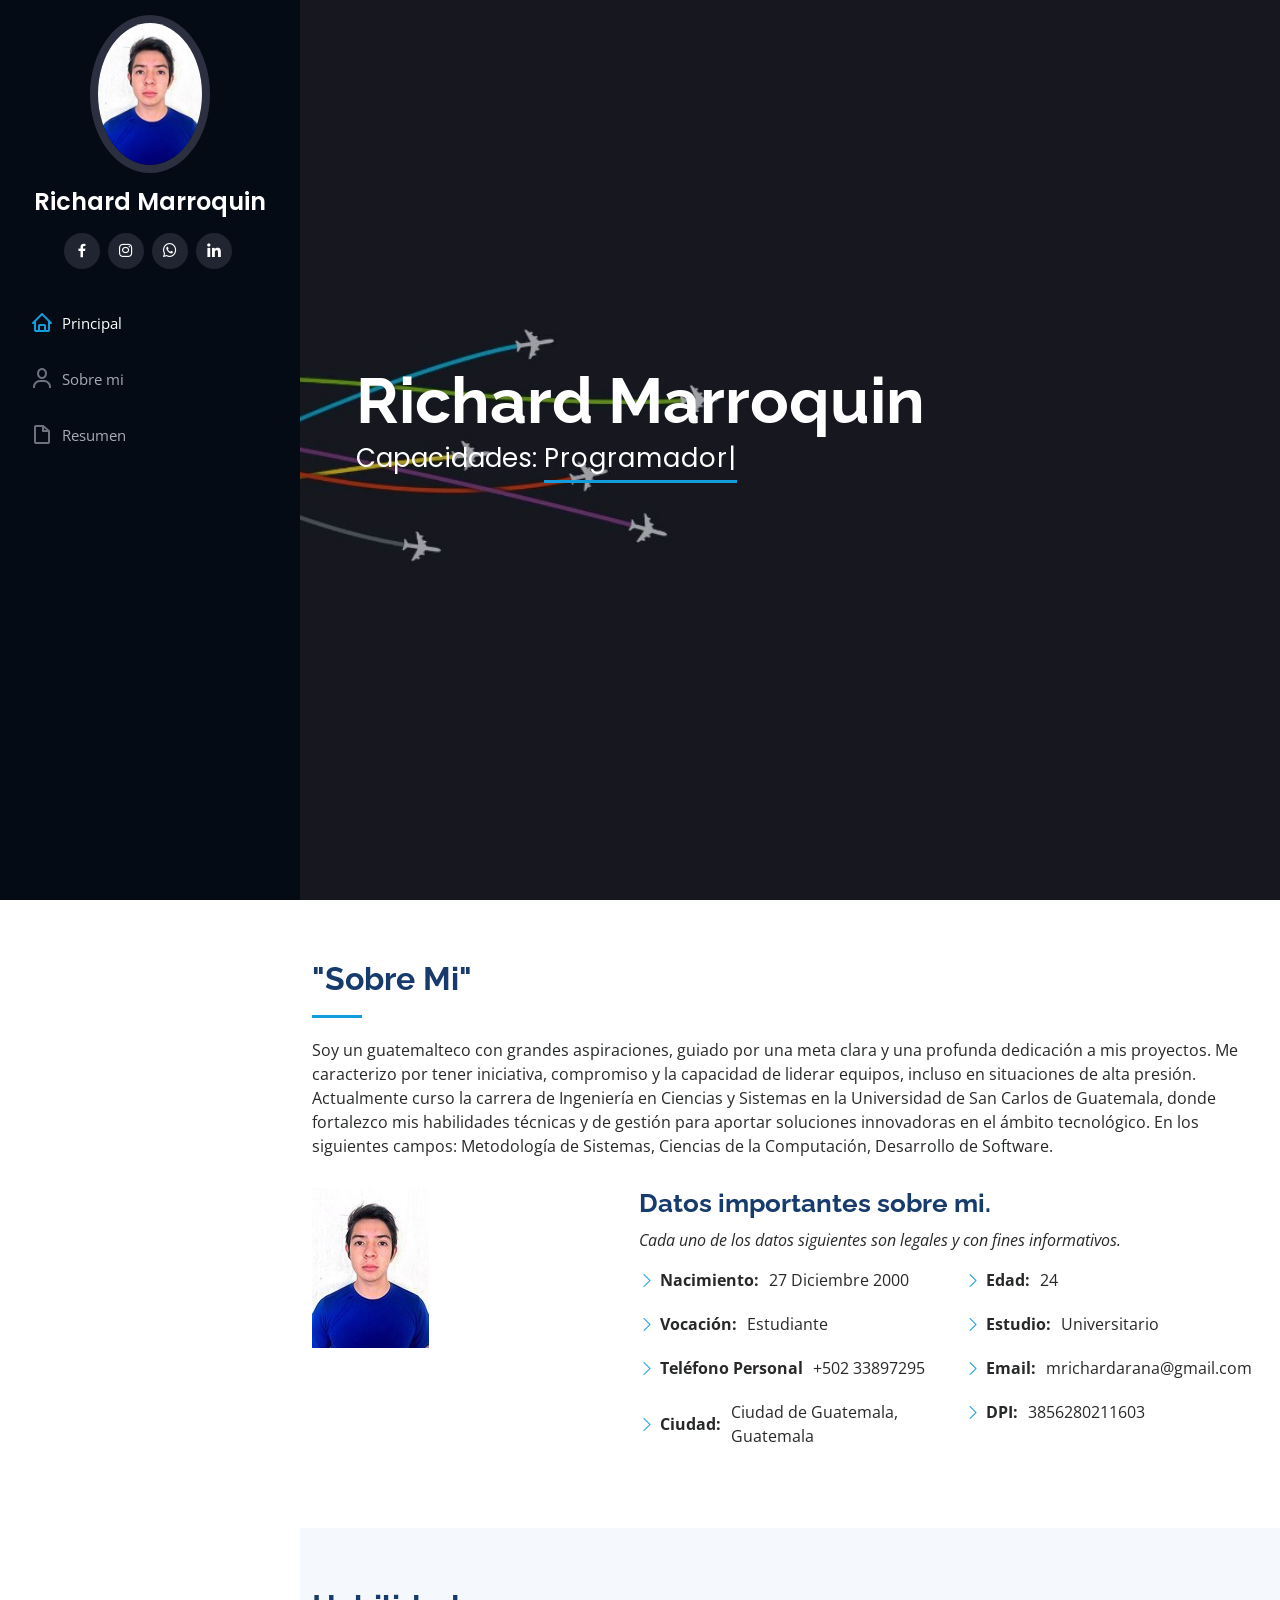
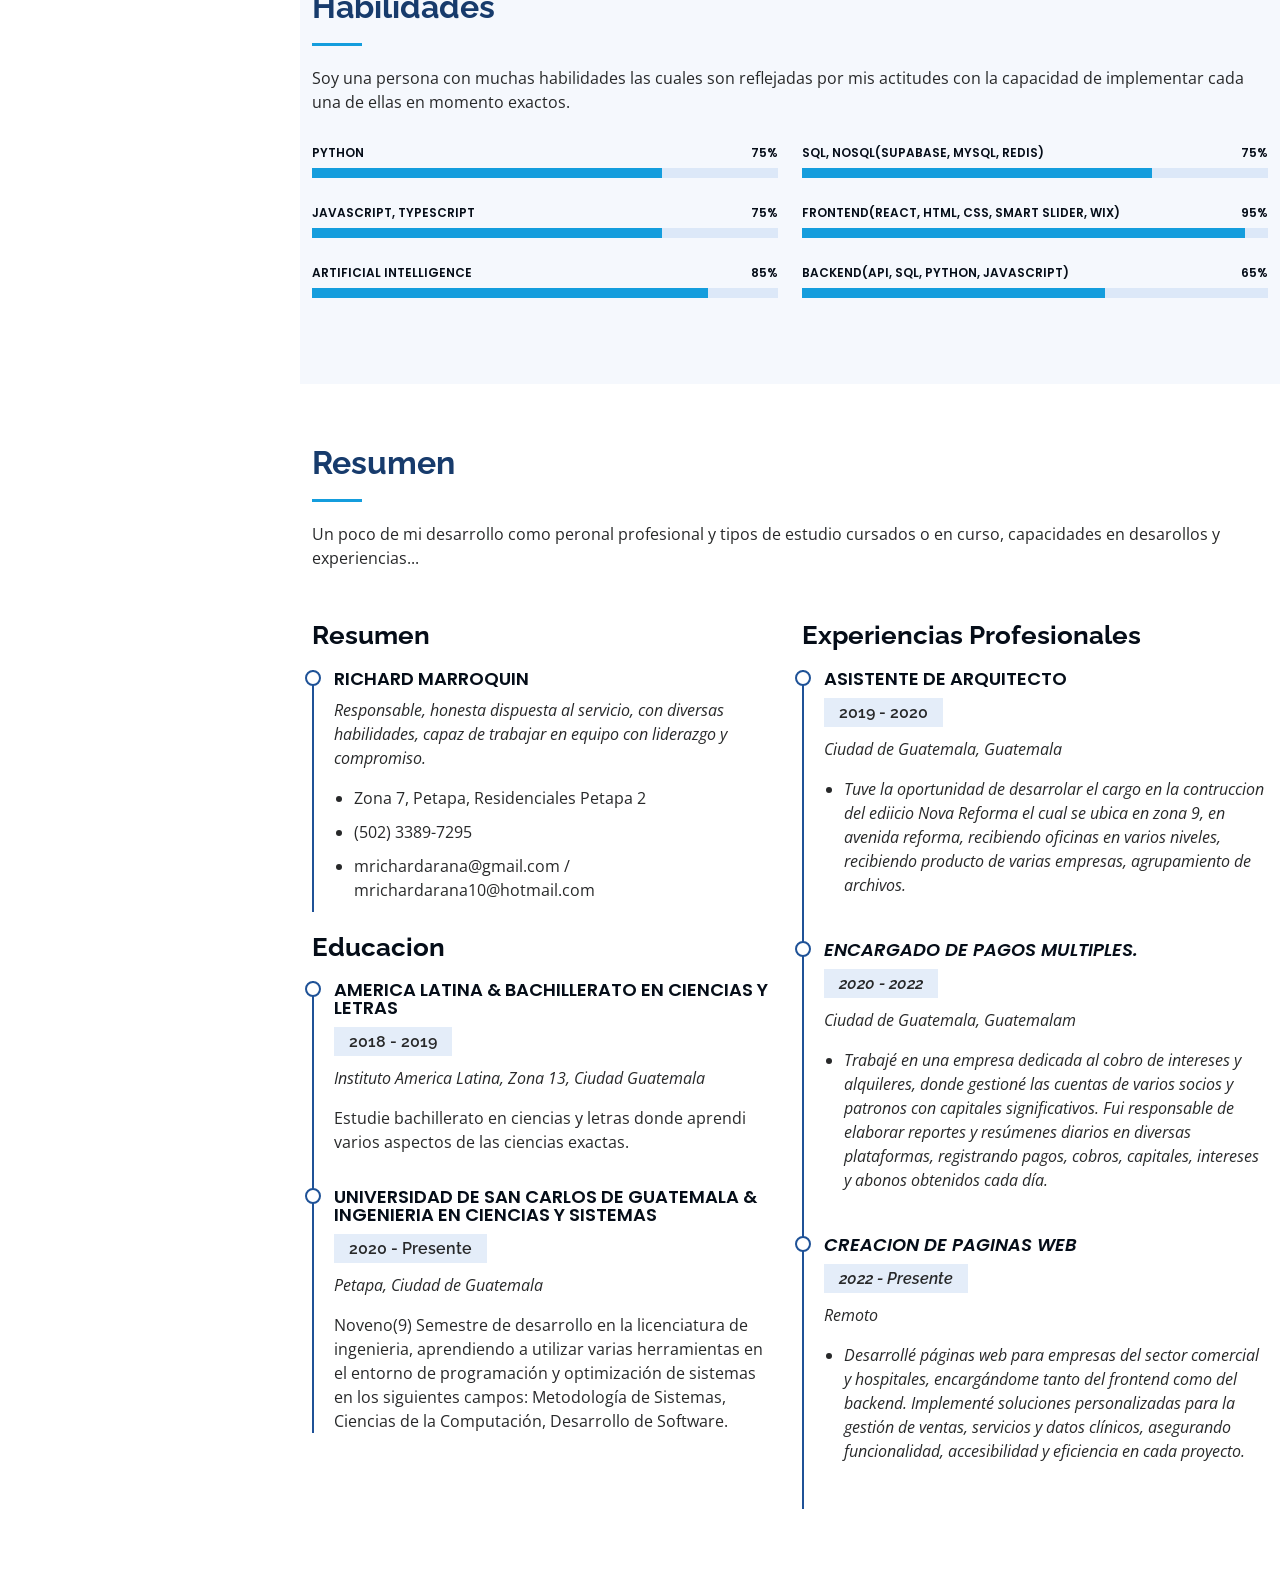
==== CV_RM/MRICHARDA-principal/CVRICHARD.html @ 5fabe316 "[ADD] CV_ING_RICHARD" ====
<!DOCTYPE html>
<html lang="en">

<head>
  <meta charset="utf-8">
  <meta content="width=device-width, initial-scale=1.0" name="viewport">

  <title>Curriculo Richard Marroquin Arana</title>
  <meta content="" name="description">
  <meta content="" name="keywords">

  <!-- Favicons -->
  <link href="assets/img/favicon.png" rel="icon">
  <link href="assets/img/apple-touch-icon.png" rel="apple-touch-icon">

  <!-- Google Fonts -->
  <link href="https://fonts.googleapis.com/css?family=Open+Sans:300,300i,400,400i,600,600i,700,700i|Raleway:300,300i,400,400i,500,500i,600,600i,700,700i|Poppins:300,300i,400,400i,500,500i,600,600i,700,700i" rel="stylesheet">

  <!-- Vendor CSS Files -->
  <link href="assets/vendor/aos/aos.css" rel="stylesheet">
  <link href="assets/vendor/bootstrap/css/bootstrap.min.css" rel="stylesheet">
  <link href="assets/vendor/bootstrap-icons/bootstrap-icons.css" rel="stylesheet">
  <link href="assets/vendor/boxicons/css/boxicons.min.css" rel="stylesheet">
  <link href="assets/vendor/glightbox/css/glightbox.min.css" rel="stylesheet">
  <link href="assets/vendor/swiper/swiper-bundle.min.css" rel="stylesheet">

  <!-- Template Main CSS File -->
  <link href="assets/css/style.css" rel="stylesheet">

 
</head>

<body>

  <!-- ======= Mobile nav toggle button ======= -->
  <i class="bi bi-list mobile-nav-toggle d-xl-none"></i>

  <!-- ======= Header ======= -->
  <header id="header">
    <div class="d-flex flex-column">

      <div class="profile">
        <img src="assets/img/profile-img.jpg" alt="" class="img-fluid rounded-circle">
        <h1 class="text-light"><a href="index.html">Richard Marroquin</a></h1>
        <div class="social-links mt-3 text-center">
          <a href="https://www.facebook.com/richardalexandro.marroquinarana" class="facebook"><i class="bx bxl-facebook"></i></a>
          <a href="https://instagram.com/r.m.a.19?r=nametag" class="instagram"><i class="bx bxl-instagram"></i></a>
          <a href="https://wa.me/50233897295" class="whatsapp"><i class="bx bxl-whatsapp"></i></a>
          <a href="https://www.linkedin.com/feed/" class="linkedin"><i class="bx bxl-linkedin"></i></a>
        </div>
      </div>

      <nav id="navbar" class="nav-menu navbar">
        <ul>
          <li><a href="#hero" class="nav-link scrollto active"><i class="bx bx-home"></i> <span>Principal</span></a></li>
          <li><a href="#about" class="nav-link scrollto"><i class="bx bx-user"></i> <span>Sobre mi</span></a></li>
          <li><a href="#resume" class="nav-link scrollto"><i class="bx bx-file-blank"></i> <span>Resumen</span></a></li>
        </ul>
      </nav><!-- .nav-menu -->
    </div>
  </header><!-- End Header -->

  <!-- ======= Heroe Seccion  ======= -->
  <section id="hero" class="d-flex flex-column justify-content-center align-items-center">
    <div class="hero-container" data-aos="fade-in">
      <h1>Richard Marroquin</h1>
      <p>Capacidades:  <span class="typed" data-typed-items=" Programador, Proactivo, Liderazgo, Autoaprendizaje "></span></p>
    </div>
  </section>

  <main id="main">

    <!-- ======= Sobre Mi Seccion ======= -->
    <section id="about" class="about">
      <div class="container">

        <div class="section-title">
          <h2>"Sobre Mi"</h2>
          <p>Soy un guatemalteco con grandes aspiraciones, guiado por una meta clara y una profunda dedicación a mis proyectos. Me caracterizo por tener iniciativa, compromiso y la capacidad de liderar equipos, incluso en situaciones de alta presión. Actualmente curso la carrera de Ingeniería en Ciencias y Sistemas en la Universidad de San Carlos de Guatemala, donde fortalezco mis habilidades técnicas y de gestión para aportar soluciones innovadoras en el ámbito tecnológico. En los siguientes campos: Metodología de Sistemas, Ciencias de la Computación, Desarrollo de Software.</p>
        </div>

        <div class="row">
          <div class="col-lg-4" data-aos="fade-right">
            <img src="assets/img/profile-img.jpg" class="img-fluid" alt="">
          </div>
          <div class="col-lg-8 pt-4 pt-lg-0 content" data-aos="fade-left">
            <h3>Datos importantes sobre mi.</h3>
            <p class="fst-italic">
              Cada uno de los datos siguientes son legales y con fines informativos.
            </p>
            <div class="row">
              <div class="col-lg-6">
                <ul>
                  <li><i class="bi bi-chevron-right"></i> <strong>Nacimiento:</strong> <span>27 Diciembre 2000</span></li>
                  <li><i class="bi bi-chevron-right"></i> <strong>Vocación:</strong> <span>Estudiante</span></li>
                  <li><i class="bi bi-chevron-right"></i> <strong>Teléfono Personal</strong> <span>+502 33897295</span></li>
                  <li><i class="bi bi-chevron-right"></i> <strong>Ciudad:</strong> <span>Ciudad de Guatemala, Guatemala</span></li>
                </ul>
              </div>
              <div class="col-lg-6">
                <ul>
                  <li><i class="bi bi-chevron-right"></i> <strong>Edad:</strong> <span>24</span></li>
                  <li><i class="bi bi-chevron-right"></i> <strong>Estudio:</strong> <span>Universitario</span></li>
                  <li><i class="bi bi-chevron-right"></i> <strong>Email:</strong> <span>mrichardarana@gmail.com</span></li>
                  <li><i class="bi bi-chevron-right"></i> <strong>DPI:</strong> <span>3856280211603</span></li>
                </ul>
              </div>
            </div>
            <p>
              
            </p>
          </div>
        </div>

      </div>
    </section>

    <!-- ======= Habilidades Seccion ======= -->
    <section id="skills" class="skills section-bg">
      <div class="container">

        <div class="section-title">
          <h2>Habilidades</h2>
          <p>Soy una persona con muchas habilidades las cuales son reflejadas por mis actitudes con la capacidad de implementar cada una de ellas en momento exactos.</p>
        </div>

        <div class="row skills-content">

          <div class="col-lg-6" data-aos="fade-up">

            <div class="progress">
              <span class="skill">Python <i class="val">75%</i></span>
              <div class="progress-bar-wrap">
                <div class="progress-bar" role="progressbar" aria-valuenow="75" aria-valuemin="0" aria-valuemax="100"></div>
              </div>
            </div>

            <div class="progress">
              <span class="skill">javascript, typescript<i class="val">75%</i></span>
              <div class="progress-bar-wrap">
                <div class="progress-bar" role="progressbar" aria-valuenow="75" aria-valuemin="0" aria-valuemax="100"></div>
              </div>
            </div>

            <div class="progress">
              <span class="skill">Artificial intelligence <i class="val">85%</i></span>
              <div class="progress-bar-wrap">
                <div class="progress-bar" role="progressbar" aria-valuenow="85" aria-valuemin="0" aria-valuemax="100"></div>
              </div>
            </div>

          </div>

          <div class="col-lg-6" data-aos="fade-up" data-aos-delay="100">

            <div class="progress">
              <span class="skill">SQL, NoSQL(Supabase, MySQL, Redis) <i class="val"> 75%</i></span>
              <div class="progress-bar-wrap">
                <div class="progress-bar" role="progressbar" aria-valuenow="75" aria-valuemin="0" aria-valuemax="100"></div>
              </div>
            </div>

            <div class="progress">
              <span class="skill">Frontend(React, HTML, CSS, Smart Slider, Wix) <i class="val">95%</i></span>
              <div class="progress-bar-wrap">
                <div class="progress-bar" role="progressbar" aria-valuenow="95" aria-valuemin="0" aria-valuemax="100"></div>
              </div>
            </div>

            <div class="progress">
              <span class="skill">Backend(API, SQL, Python, Javascript) <i class="val">65%</i></span>
              <div class="progress-bar-wrap">
                <div class="progress-bar" role="progressbar" aria-valuenow="65" aria-valuemin="0" aria-valuemax="100"></div>
              </div>
            </div>

          </div>

        </div>

      </div>
    </section>

    <!-- ======= Resumen Seccion ======= -->
    <section id="resume" class="resume">
      <div class="container">

        <div class="section-title">
          <h2>Resumen</h2>
          <p>Un poco de mi desarrollo como peronal profesional y tipos de estudio cursados o en curso, capacidades en desarollos y experiencias... </p>
        </div>

        <div class="row">
          <div class="col-lg-6" data-aos="fade-up">
            <h3 class="resume-title">Resumen</h3>
            <div class="resume-item pb-0">
              <h4>Richard Marroquin</h4>
              <p><em>Responsable, honesta dispuesta al servicio, con diversas habilidades, capaz de trabajar en equipo con liderazgo y compromiso.</em></p>
              <ul>
                <li>Zona 7, Petapa, Residenciales Petapa 2</li>
                <li>(502) 3389-7295</li>
                <li>mrichardarana@gmail.com  /  mrichardarana10@hotmail.com</li>
              </ul>
            </div>

            <h3 class="resume-title">Educacion</h3>
            <div class="resume-item">
              <h4>America Latina &amp; Bachillerato en Ciencias y Letras</h4>
              <h5>2018 - 2019</h5>
              <p><em>Instituto America Latina, Zona 13, Ciudad Guatemala</em></p>
              <p>Estudie bachillerato en ciencias y letras donde aprendi varios aspectos de las ciencias exactas.</p>
            </div>
            <div class="resume-item">
              <h4>Universidad de San Carlos de Guatemala &amp; Ingenieria en Ciencias y Sistemas</h4>
              <h5>2020 - Presente</h5>
              <p><em>Petapa, Ciudad de Guatemala</em></p>
              <p>Noveno(9) Semestre de desarrollo en la licenciatura de ingenieria, aprendiendo a utilizar varias herramientas en el entorno de programación y optimización de sistemas en los siguientes campos: Metodología de Sistemas, Ciencias de la Computación, Desarrollo de Software.</p>
            </div>
          </div>
          <div class="col-lg-6" data-aos="fade-up" data-aos-delay="100">
            <h3 class="resume-title">Experiencias Profesionales</h3>
            <div class="resume-item">
              <h4>Asistente de Arquitecto</h4>
              <h5>2019 - 2020</h5>
              <p><em>Ciudad de Guatemala, Guatemala</p>
              <ul>
                <li>Tuve la oportunidad de desarrolar el cargo en la contruccion del ediicio Nova Reforma el cual se ubica en zona 9, en avenida  reforma, recibiendo oficinas en varios niveles, recibiendo producto de varias empresas, agrupamiento de archivos.</li>
                </ul>
            </div>
            <div class="resume-item">
              <h4>Encargado de Pagos Multiples.</h4>
              <h5>2020 - 2022 </h5>
              <p><em>Ciudad de Guatemala, Guatemalam</em></p>
              <ul>
                <li>Trabajé en una empresa dedicada al cobro de intereses y alquileres, donde gestioné las cuentas de varios socios y patronos con capitales significativos. Fui responsable de elaborar reportes y resúmenes diarios en diversas plataformas, registrando pagos, cobros, capitales, intereses y abonos obtenidos cada día.</li>
              </ul>
            </div>
            <div class="resume-item">
              <h4>Creacion de Paginas Web</h4>
              <h5>2022 - Presente</h5>
              <p><em>Remoto</p>
              <ul>
                <li>Desarrollé páginas web para empresas del sector comercial y hospitales, encargándome tanto del frontend como del backend. Implementé soluciones personalizadas para la gestión de ventas, servicios y datos clínicos, asegurando funcionalidad, accesibilidad y eficiencia en cada proyecto.</li>
                </ul>
          </div>
        </div>

      </div>
    </section><!-- End Resume Section -->

  </main><!-- End #main -->


  <a href="#" class="back-to-top d-flex align-items-center justify-content-center"><i class="bi bi-arrow-up-short"></i></a>

  <!-- Vendor JS Files -->
  <script src="assets/vendor/purecounter/purecounter_vanilla.js"></script>
  <script src="assets/vendor/aos/aos.js"></script>
  <script src="assets/vendor/bootstrap/js/bootstrap.bundle.min.js"></script>
  <script src="assets/vendor/glightbox/js/glightbox.min.js"></script>
  <script src="assets/vendor/isotope-layout/isotope.pkgd.min.js"></script>
  <script src="assets/vendor/swiper/swiper-bundle.min.js"></script>
  <script src="assets/vendor/typed.js/typed.min.js"></script>
  <script src="assets/vendor/waypoints/noframework.waypoints.js"></script>
  <script src="assets/vendor/php-email-form/validate.js"></script>

  <!-- Template Main JS File -->
  <script src="assets/js/main.js"></script>

</body>

</html>
---- CV_RM/MRICHARDA-principal/assets/css/style.css ----
/**
* Template Name: iPortfolio - v3.9.1
* Template URL: https://bootstrapmade.com/iportfolio-bootstrap-portfolio-websites-template/
* Author: BootstrapMade.com
* License: https://bootstrapmade.com/license/
*/

/*--------------------------------------------------------------
# General
--------------------------------------------------------------*/
body {
  font-family: "Open Sans", sans-serif;
  color: #272829;
}

a {
  color: #149ddd;
  text-decoration: none;
}

a:hover {
  color: #37b3ed;
  text-decoration: none;
}

h1,
h2,
h3,
h4,
h5,
h6 {
  font-family: "Raleway", sans-serif;
}

/*--------------------------------------------------------------
# Back to top button
--------------------------------------------------------------*/
.back-to-top {
  position: fixed;
  visibility: hidden;
  opacity: 0;
  right: 15px;
  bottom: 15px;
  z-index: 996;
  background: #149ddd;
  width: 40px;
  height: 40px;
  border-radius: 50px;
  transition: all 0.4s;
}

.back-to-top i {
  font-size: 28px;
  color: #fff;
  line-height: 0;
}

.back-to-top:hover {
  background: #2eafec;
  color: #fff;
}

.back-to-top.active {
  visibility: visible;
  opacity: 1;
}

/*--------------------------------------------------------------
# Header
--------------------------------------------------------------*/
#header {
  position: fixed;
  top: 0;
  left: 0;
  bottom: 0;
  width: 300px;
  transition: all ease-in-out 0.5s;
  z-index: 9997;
  transition: all 0.5s;
  padding: 0 15px;
  background: #040b14;
  overflow-y: auto;
}

#header .profile img {
  margin: 15px auto;
  display: block;
  width: 120px;
  border: 8px solid #2c2f3f;
}

#header .profile h1 {
  font-size: 24px;
  margin: 0;
  padding: 0;
  font-weight: 600;
  -moz-text-align-last: center;
  text-align-last: center;
  font-family: "Poppins", sans-serif;
}

#header .profile h1 a,
#header .profile h1 a:hover {
  color: #fff;
  text-decoration: none;
}

#header .profile .social-links a {
  font-size: 18px;
  display: inline-block;
  background: #212431;
  color: #fff;
  line-height: 1;
  padding: 8px 0;
  margin-right: 4px;
  border-radius: 50%;
  text-align: center;
  width: 36px;
  height: 36px;
  transition: 0.3s;
}

#header .profile .social-links a:hover {
  background: #149ddd;
  color: #fff;
  text-decoration: none;
}

#main {
  margin-left: 300px;
}

@media (max-width: 1199px) {
  #header {
    left: -300px;
  }

  #main {
    margin-left: 0;
  }
}

/*--------------------------------------------------------------
# Navigation Menu
--------------------------------------------------------------*/
/* Desktop Navigation */
.nav-menu {
  padding: 30px 0 0 0;
}

.nav-menu * {
  margin: 0;
  padding: 0;
  list-style: none;
}

.nav-menu>ul>li {
  position: relative;
  white-space: nowrap;
}

.nav-menu a,
.nav-menu a:focus {
  display: flex;
  align-items: center;
  color: #a8a9b4;
  padding: 12px 15px;
  margin-bottom: 8px;
  transition: 0.3s;
  font-size: 15px;
}

.nav-menu a i,
.nav-menu a:focus i {
  font-size: 24px;
  padding-right: 8px;
  color: #6f7180;
}

.nav-menu a:hover,
.nav-menu .active,
.nav-menu .active:focus,
.nav-menu li:hover>a {
  text-decoration: none;
  color: #fff;
}

.nav-menu a:hover i,
.nav-menu .active i,
.nav-menu .active:focus i,
.nav-menu li:hover>a i {
  color: #149ddd;
}

/* Mobile Navigation */
.mobile-nav-toggle {
  position: fixed;
  right: 15px;
  top: 15px;
  z-index: 9998;
  border: 0;
  font-size: 24px;
  transition: all 0.4s;
  outline: none !important;
  background-color: #149ddd;
  color: #fff;
  width: 40px;
  height: 40px;
  display: inline-flex;
  align-items: center;
  justify-content: center;
  line-height: 0;
  border-radius: 50px;
  cursor: pointer;
}

.mobile-nav-active {
  overflow: hidden;
}

.mobile-nav-active #header {
  left: 0;
}

/*--------------------------------------------------------------
# Hero Section
--------------------------------------------------------------*/
#hero {
  width: 100%;
  height: 100vh;
  background: url("../img/hero-bg.jpg") top center;
  background-size: cover;
}

#hero:before {
  content: "";
  background: rgba(5, 13, 24, 0.3);
  position: absolute;
  bottom: 0;
  top: 0;
  left: 0;
  right: 0;
  z-index: 1;
}

#hero .hero-container {
  position: relative;
  z-index: 2;
  min-width: 300px;
}

#hero h1 {
  margin: 0 0 10px 0;
  font-size: 64px;
  font-weight: 700;
  line-height: 56px;
  color: #fff;
}

#hero p {
  color: #fff;
  margin-bottom: 50px;
  font-size: 26px;
  font-family: "Poppins", sans-serif;
}

#hero p span {
  color: #fff;
  padding-bottom: 4px;
  letter-spacing: 1px;
  border-bottom: 3px solid #149ddd;
}

@media (min-width: 1024px) {
  #hero {
    background-attachment: fixed;
  }
}

@media (max-width: 768px) {
  #hero h1 {
    font-size: 28px;
    line-height: 36px;
  }

  #hero h2 {
    font-size: 18px;
    line-height: 24px;
    margin-bottom: 30px;
  }
}

/*--------------------------------------------------------------
# Sections General
--------------------------------------------------------------*/
section {
  padding: 60px 0;
  overflow: hidden;
}

.section-bg {
  background: #f5f8fd;
}

.section-title {
  padding-bottom: 30px;
}

.section-title h2 {
  font-size: 32px;
  font-weight: bold;
  margin-bottom: 20px;
  padding-bottom: 20px;
  position: relative;
  color: #173b6c;
}

.section-title h2::after {
  content: "";
  position: absolute;
  display: block;
  width: 50px;
  height: 3px;
  background: #149ddd;
  bottom: 0;
  left: 0;
}

.section-title p {
  margin-bottom: 0;
}

/*--------------------------------------------------------------
# About
--------------------------------------------------------------*/
.about .content h3 {
  font-weight: 700;
  font-size: 26px;
  color: #173b6c;
}

.about .content ul {
  list-style: none;
  padding: 0;
}

.about .content ul li {
  margin-bottom: 20px;
  display: flex;
  align-items: center;
}

.about .content ul strong {
  margin-right: 10px;
}

.about .content ul i {
  font-size: 16px;
  margin-right: 5px;
  color: #149ddd;
  line-height: 0;
}

.about .content p:last-child {
  margin-bottom: 0;
}

/*--------------------------------------------------------------
# Facts
--------------------------------------------------------------*/
.facts {
  padding-bottom: 30px;
}

.facts .count-box {
  padding: 30px;
  width: 100%;
}

.facts .count-box i {
  display: block;
  font-size: 44px;
  color: #149ddd;
  float: left;
  line-height: 0;
}

.facts .count-box span {
  font-size: 48px;
  line-height: 40px;
  display: block;
  font-weight: 700;
  color: #050d18;
  margin-left: 60px;
}

.facts .count-box p {
  padding: 15px 0 0 0;
  margin: 0 0 0 60px;
  font-family: "Raleway", sans-serif;
  font-size: 14px;
  color: #122f57;
}

.facts .count-box a {
  font-weight: 600;
  display: block;
  margin-top: 20px;
  color: #122f57;
  font-size: 15px;
  font-family: "Poppins", sans-serif;
  transition: ease-in-out 0.3s;
}

.facts .count-box a:hover {
  color: #1f5297;
}

/*--------------------------------------------------------------
# Akills
--------------------------------------------------------------*/
.skills .progress {
  height: 60px;
  display: block;
  background: none;
  border-radius: 0;
}

.skills .progress .skill {
  padding: 0;
  margin: 0 0 6px 0;
  text-transform: uppercase;
  display: block;
  font-weight: 600;
  font-family: "Poppins", sans-serif;
  color: #050d18;
}

.skills .progress .skill .val {
  float: right;
  font-style: normal;
}

.skills .progress-bar-wrap {
  background: #dce8f8;
  height: 10px;
}

.skills .progress-bar {
  width: 1px;
  height: 10px;
  transition: 0.9s;
  background-color: #149ddd;
}

/*--------------------------------------------------------------
# Resume
--------------------------------------------------------------*/
.resume .resume-title {
  font-size: 26px;
  font-weight: 700;
  margin-top: 20px;
  margin-bottom: 20px;
  color: #050d18;
}

.resume .resume-item {
  padding: 0 0 20px 20px;
  margin-top: -2px;
  border-left: 2px solid #1f5297;
  position: relative;
}

.resume .resume-item h4 {
  line-height: 18px;
  font-size: 18px;
  font-weight: 600;
  text-transform: uppercase;
  font-family: "Poppins", sans-serif;
  color: #050d18;
  margin-bottom: 10px;
}

.resume .resume-item h5 {
  font-size: 16px;
  background: #e4edf9;
  padding: 5px 15px;
  display: inline-block;
  font-weight: 600;
  margin-bottom: 10px;
}

.resume .resume-item ul {
  padding-left: 20px;
}

.resume .resume-item ul li {
  padding-bottom: 10px;
}

.resume .resume-item:last-child {
  padding-bottom: 0;
}

.resume .resume-item::before {
  content: "";
  position: absolute;
  width: 16px;
  height: 16px;
  border-radius: 50px;
  left: -9px;
  top: 0;
  background: #fff;
  border: 2px solid #1f5297;
}

/*--------------------------------------------------------------
# Portfolio
--------------------------------------------------------------*/
.portfolio .portfolio-item {
  margin-bottom: 30px;
}

.portfolio #portfolio-flters {
  padding: 0;
  margin: 0 auto 35px auto;
  list-style: none;
  text-align: center;
  background: #fff;
  border-radius: 50px;
  padding: 2px 15px;
}

.portfolio #portfolio-flters li {
  cursor: pointer;
  display: inline-block;
  padding: 10px 15px 8px 15px;
  font-size: 14px;
  font-weight: 600;
  line-height: 1;
  text-transform: uppercase;
  color: #272829;
  margin-bottom: 5px;
  transition: all 0.3s ease-in-out;
}

.portfolio #portfolio-flters li:hover,
.portfolio #portfolio-flters li.filter-active {
  color: #149ddd;
}

.portfolio #portfolio-flters li:last-child {
  margin-right: 0;
}

.portfolio .portfolio-wrap {
  transition: 0.3s;
  position: relative;
  overflow: hidden;
  z-index: 1;
}

.portfolio .portfolio-wrap::before {
  content: "";
  background: rgba(255, 255, 255, 0.5);
  position: absolute;
  left: 0;
  right: 0;
  top: 0;
  bottom: 0;
  transition: all ease-in-out 0.3s;
  z-index: 2;
  opacity: 0;
}

.portfolio .portfolio-wrap .portfolio-links {
  opacity: 1;
  left: 0;
  right: 0;
  bottom: -60px;
  z-index: 3;
  position: absolute;
  transition: all ease-in-out 0.3s;
  display: flex;
  justify-content: center;
}

.portfolio .portfolio-wrap .portfolio-links a {
  color: #fff;
  font-size: 28px;
  text-align: center;
  background: rgba(20, 157, 221, 0.75);
  transition: 0.3s;
  width: 50%;
}

.portfolio .portfolio-wrap .portfolio-links a:hover {
  background: rgba(20, 157, 221, 0.95);
}

.portfolio .portfolio-wrap .portfolio-links a+a {
  border-left: 1px solid #37b3ed;
}

.portfolio .portfolio-wrap:hover::before {
  top: 0;
  left: 0;
  right: 0;
  bottom: 0;
  opacity: 1;
}

.portfolio .portfolio-wrap:hover .portfolio-links {
  opacity: 1;
  bottom: 0;
}

/*--------------------------------------------------------------
# Portfolio Details
--------------------------------------------------------------*/
.portfolio-details {
  padding-top: 40px;
}

.portfolio-details .portfolio-details-slider img {
  width: 100%;
}

.portfolio-details .portfolio-details-slider .swiper-pagination {
  margin-top: 20px;
  position: relative;
}

.portfolio-details .portfolio-details-slider .swiper-pagination .swiper-pagination-bullet {
  width: 12px;
  height: 12px;
  background-color: #fff;
  opacity: 1;
  border: 1px solid #149ddd;
}

.portfolio-details .portfolio-details-slider .swiper-pagination .swiper-pagination-bullet-active {
  background-color: #149ddd;
}

.portfolio-details .portfolio-info {
  padding: 30px;
  box-shadow: 0px 0 30px rgba(5, 13, 24, 0.08);
}

.portfolio-details .portfolio-info h3 {
  font-size: 22px;
  font-weight: 700;
  margin-bottom: 20px;
  padding-bottom: 20px;
  border-bottom: 1px solid #eee;
}

.portfolio-details .portfolio-info ul {
  list-style: none;
  padding: 0;
  font-size: 15px;
}

.portfolio-details .portfolio-info ul li+li {
  margin-top: 10px;
}

.portfolio-details .portfolio-description {
  padding-top: 30px;
}

.portfolio-details .portfolio-description h2 {
  font-size: 26px;
  font-weight: 700;
  margin-bottom: 20px;
}

.portfolio-details .portfolio-description p {
  padding: 0;
}

/*--------------------------------------------------------------
# Services
--------------------------------------------------------------*/
.services .icon-box {
  margin-bottom: 20px;
}

.services .icon {
  float: left;
  display: flex;
  align-items: center;
  justify-content: center;
  width: 54px;
  height: 54px;
  background: #149ddd;
  border-radius: 50%;
  transition: 0.5s;
  border: 1px solid #149ddd;
}

.services .icon i {
  color: #fff;
  font-size: 24px;
  line-height: 0;
}

.services .icon-box:hover .icon {
  background: #fff;
}

.services .icon-box:hover .icon i {
  color: #149ddd;
}

.services .title {
  margin-left: 80px;
  font-weight: 700;
  margin-bottom: 15px;
  font-size: 18px;
}

.services .title a {
  color: #343a40;
}

.services .title a:hover {
  color: #149ddd;
}

.services .description {
  margin-left: 80px;
  line-height: 24px;
  font-size: 14px;
}

/*--------------------------------------------------------------
# Testimonials
--------------------------------------------------------------*/
.testimonials .testimonials-carousel,
.testimonials .testimonials-slider {
  overflow: hidden;
}

.testimonials .testimonial-item {
  box-sizing: content-box;
  text-align: center;
  min-height: 320px;
}

.testimonials .testimonial-item .testimonial-img {
  width: 90px;
  border-radius: 50%;
  margin: 0 auto;
}

.testimonials .testimonial-item h3 {
  font-size: 18px;
  font-weight: bold;
  margin: 10px 0 5px 0;
  color: #111;
}

.testimonials .testimonial-item h4 {
  font-size: 14px;
  color: #999;
  margin: 0;
}

.testimonials .testimonial-item .quote-icon-left,
.testimonials .testimonial-item .quote-icon-right {
  color: #c3e8fa;
  font-size: 26px;
}

.testimonials .testimonial-item .quote-icon-left {
  display: inline-block;
  left: -5px;
  position: relative;
}

.testimonials .testimonial-item .quote-icon-right {
  display: inline-block;
  right: -5px;
  position: relative;
  top: 10px;
}

.testimonials .testimonial-item p {
  font-style: italic;
  margin: 0 15px 15px 15px;
  padding: 20px;
  background: #fff;
  position: relative;
  margin-bottom: 35px;
  border-radius: 6px;
  box-shadow: 0px 2px 15px rgba(0, 0, 0, 0.1);
}

.testimonials .testimonial-item p::after {
  content: "";
  width: 0;
  height: 0;
  border-top: 20px solid #fff;
  border-right: 20px solid transparent;
  border-left: 20px solid transparent;
  position: absolute;
  bottom: -20px;
  left: calc(50% - 20px);
}

.testimonials .swiper-pagination {
  margin-top: 20px;
  position: relative;
}

.testimonials .swiper-pagination .swiper-pagination-bullet {
  width: 12px;
  height: 12px;
  background-color: #fff;
  opacity: 1;
  border: 1px solid #149ddd;
}

.testimonials .swiper-pagination .swiper-pagination-bullet-active {
  background-color: #149ddd;
}

/*--------------------------------------------------------------
# Contact
--------------------------------------------------------------*/
.contact {
  padding-bottom: 130px;
}

.contact .info {
  padding: 30px;
  background: #fff;
  width: 100%;
  box-shadow: 0 0 24px 0 rgba(0, 0, 0, 0.12);
}

.contact .info i {
  font-size: 20px;
  color: #149ddd;
  float: left;
  width: 44px;
  height: 44px;
  background: #dff3fc;
  display: flex;
  justify-content: center;
  align-items: center;
  border-radius: 50px;
  transition: all 0.3s ease-in-out;
}

.contact .info h4 {
  padding: 0 0 0 60px;
  font-size: 22px;
  font-weight: 600;
  margin-bottom: 5px;
  color: #050d18;
}

.contact .info p {
  padding: 0 0 10px 60px;
  margin-bottom: 20px;
  font-size: 14px;
  color: #173b6c;
}

.contact .info .email p {
  padding-top: 5px;
}

.contact .info .social-links {
  padding-left: 60px;
}

.contact .info .social-links a {
  font-size: 18px;
  display: inline-block;
  background: #333;
  color: #fff;
  line-height: 1;
  padding: 8px 0;
  border-radius: 50%;
  text-align: center;
  width: 36px;
  height: 36px;
  transition: 0.3s;
  margin-right: 10px;
}

.contact .info .social-links a:hover {
  background: #149ddd;
  color: #fff;
}

.contact .info .email:hover i,
.contact .info .address:hover i,
.contact .info .phone:hover i {
  background: #149ddd;
  color: #fff;
}

.contact .php-email-form {
  width: 100%;
  padding: 30px;
  background: #fff;
  box-shadow: 0 0 24px 0 rgba(0, 0, 0, 0.12);
}

.contact .php-email-form .form-group {
  padding-bottom: 8px;
}

.contact .php-email-form .validate {
  display: none;
  color: red;
  margin: 0 0 15px 0;
  font-weight: 400;
  font-size: 13px;
}

.contact .php-email-form .error-message {
  display: none;
  color: #fff;
  background: #ed3c0d;
  text-align: left;
  padding: 15px;
  font-weight: 600;
}

.contact .php-email-form .error-message br+br {
  margin-top: 25px;
}

.contact .php-email-form .sent-message {
  display: none;
  color: #fff;
  background: #18d26e;
  text-align: center;
  padding: 15px;
  font-weight: 600;
}

.contact .php-email-form .loading {
  display: none;
  background: #fff;
  text-align: center;
  padding: 15px;
}

.contact .php-email-form .loading:before {
  content: "";
  display: inline-block;
  border-radius: 50%;
  width: 24px;
  height: 24px;
  margin: 0 10px -6px 0;
  border: 3px solid #18d26e;
  border-top-color: #eee;
  -webkit-animation: animate-loading 1s linear infinite;
  animation: animate-loading 1s linear infinite;
}

.contact .php-email-form .form-group {
  margin-bottom: 15px;
}

.contact .php-email-form label {
  padding-bottom: 8px;
}

.contact .php-email-form input,
.contact .php-email-form textarea {
  border-radius: 0;
  box-shadow: none;
  font-size: 14px;
}

.contact .php-email-form input {
  height: 44px;
}

.contact .php-email-form textarea {
  padding: 10px 15px;
}

.contact .php-email-form button[type=submit] {
  background: #149ddd;
  border: 0;
  padding: 10px 24px;
  color: #fff;
  transition: 0.4s;
  border-radius: 4px;
}

.contact .php-email-form button[type=submit]:hover {
  background: #37b3ed;
}

@-webkit-keyframes animate-loading {
  0% {
    transform: rotate(0deg);
  }

  100% {
    transform: rotate(360deg);
  }
}

@keyframes animate-loading {
  0% {
    transform: rotate(0deg);
  }

  100% {
    transform: rotate(360deg);
  }
}

/*--------------------------------------------------------------
# Breadcrumbs
--------------------------------------------------------------*/
.breadcrumbs {
  padding: 20px 0;
  background: #f9f9f9;
}

.breadcrumbs h2 {
  font-size: 26px;
  font-weight: 300;
}

.breadcrumbs ol {
  display: flex;
  flex-wrap: wrap;
  list-style: none;
  padding: 0;
  margin: 0;
  font-size: 15px;
}

.breadcrumbs ol li+li {
  padding-left: 10px;
}

.breadcrumbs ol li+li::before {
  display: inline-block;
  padding-right: 10px;
  color: #0e2442;
  content: "/";
}

@media (max-width: 768px) {
  .breadcrumbs .d-flex {
    display: block !important;
  }

  .breadcrumbs ol {
    display: block;
  }

  .breadcrumbs ol li {
    display: inline-block;
  }
}

/*--------------------------------------------------------------
# Footer
--------------------------------------------------------------*/
#footer {
  padding: 15px;
  color: #f4f6fd;
  font-size: 14px;
  position: fixed;
  left: 0;
  bottom: 0;
  width: 300px;
  z-index: 9999;
  background: #040b14;
}

#footer .copyright {
  text-align: center;
}

#footer .credits {
  padding-top: 5px;
  text-align: center;
  font-size: 13px;
  color: #eaebf0;
}

@media (max-width: 1199px) {
  #footer {
    position: static;
    width: auto;
    padding-right: 20px 15px;
  }
}
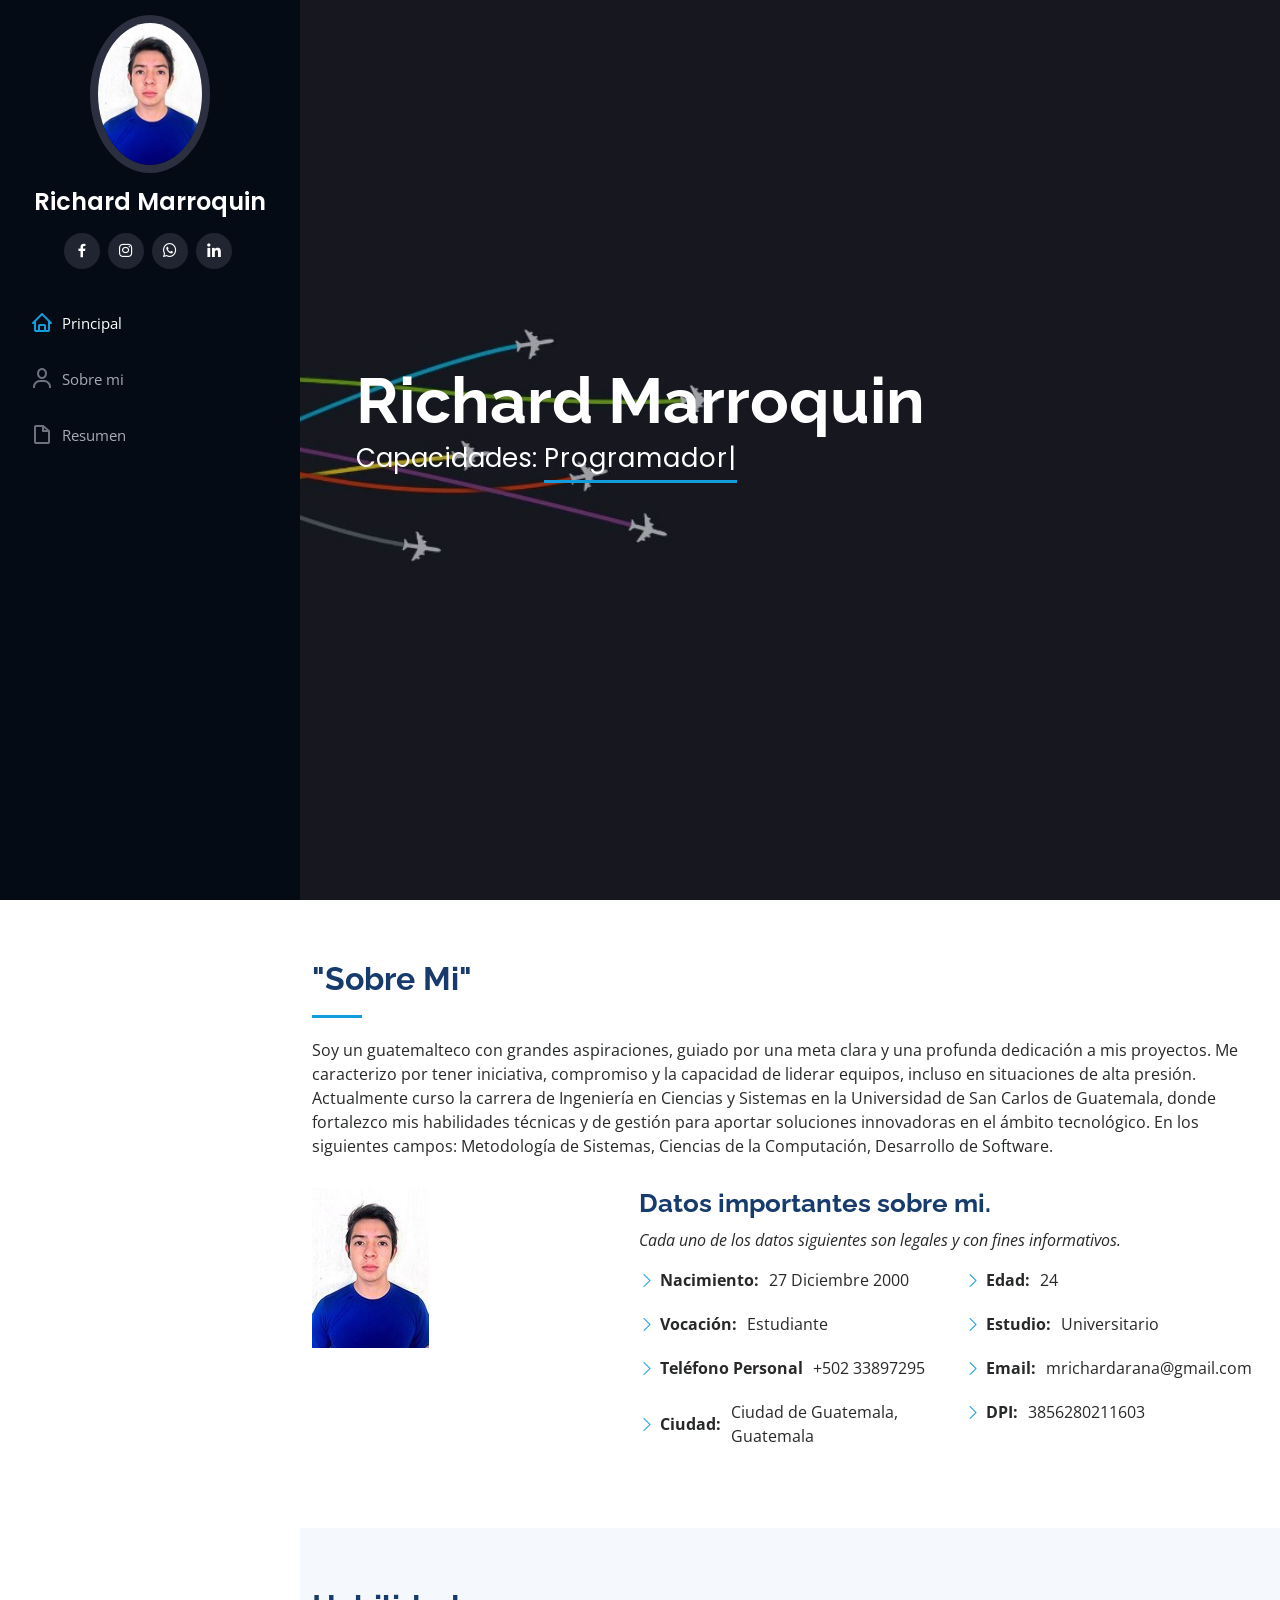
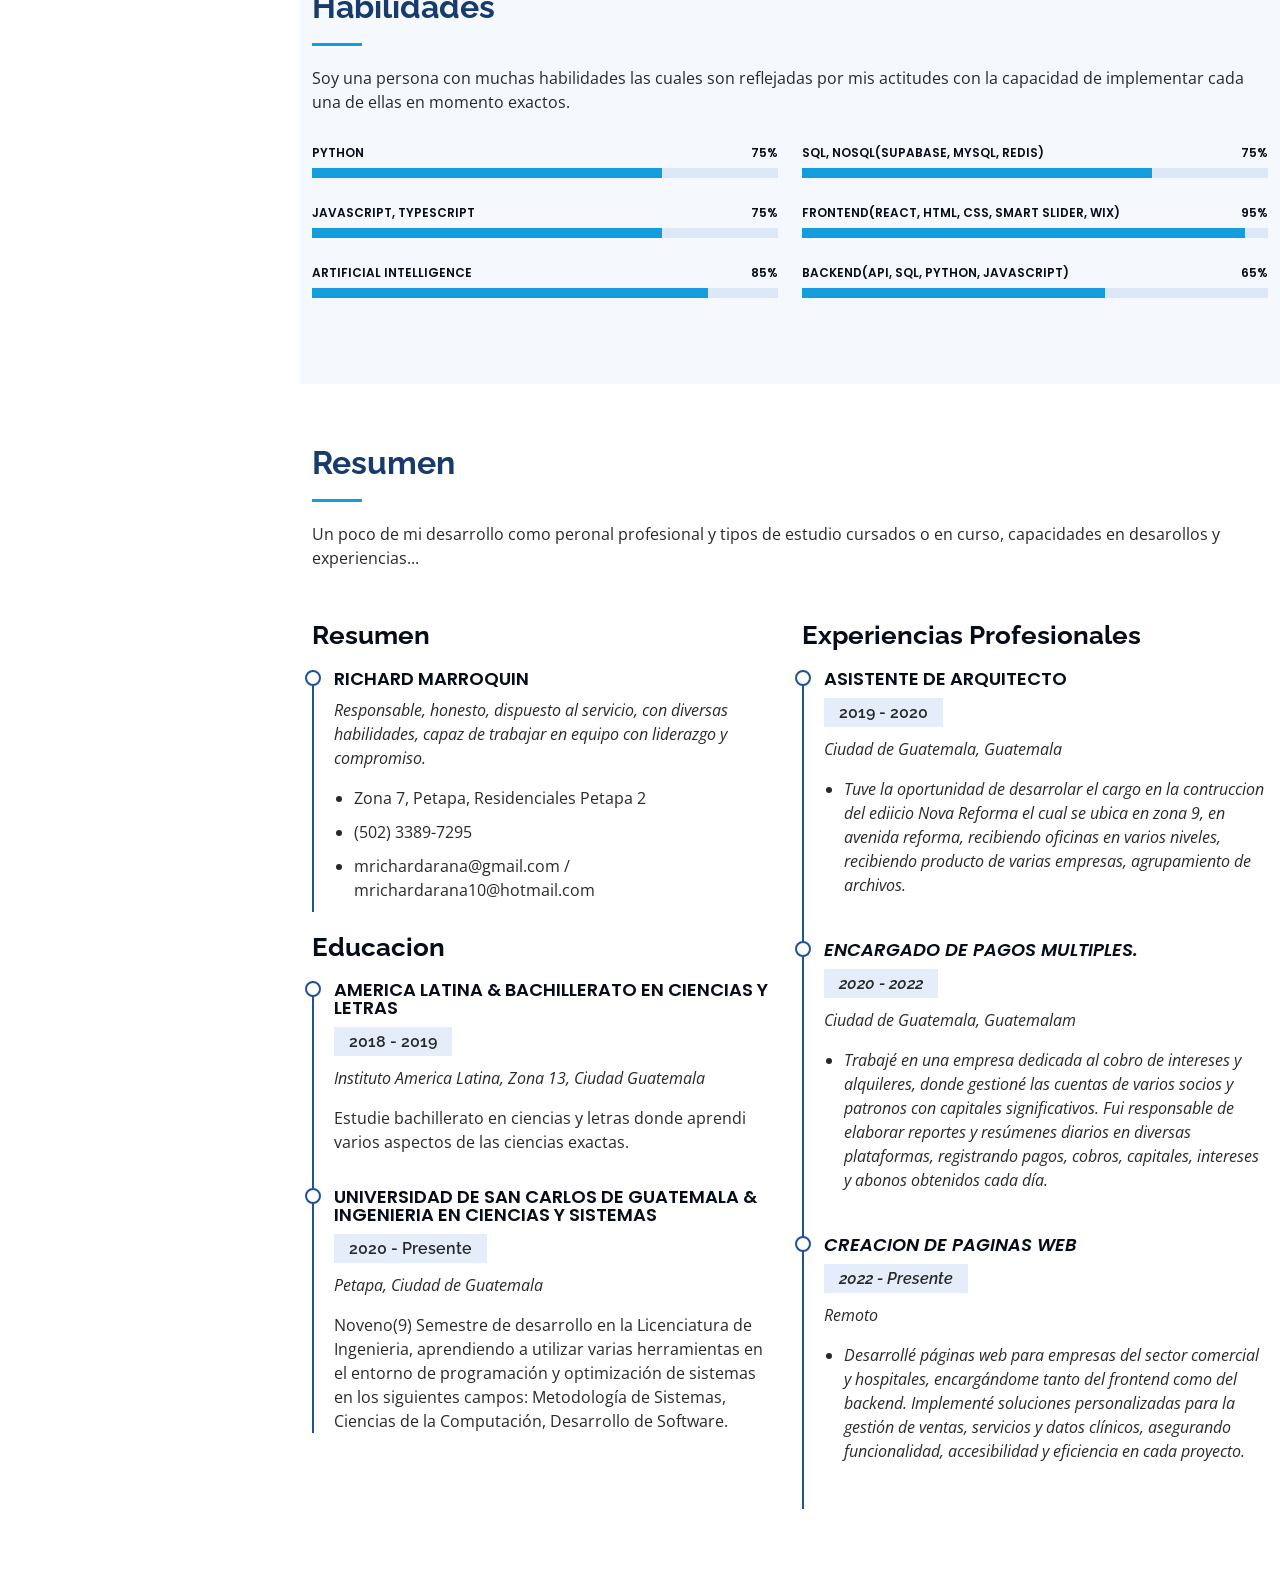
==== commit e35fd313: "[FiX]Grammar" ====
--- a/CV_RM/MRICHARDA-principal/CVRICHARD.html
+++ b/CV_RM/MRICHARDA-principal/CVRICHARD.html
@@ -195,7 +195,7 @@
             <h3 class="resume-title">Resumen</h3>
             <div class="resume-item pb-0">
               <h4>Richard Marroquin</h4>
-              <p><em>Responsable, honesta dispuesta al servicio, con diversas habilidades, capaz de trabajar en equipo con liderazgo y compromiso.</em></p>
+              <p><em>Responsable, honesto, dispuesto al servicio, con diversas habilidades, capaz de trabajar en equipo con liderazgo y compromiso.</em></p>
               <ul>
                 <li>Zona 7, Petapa, Residenciales Petapa 2</li>
                 <li>(502) 3389-7295</li>
@@ -214,7 +214,7 @@
               <h4>Universidad de San Carlos de Guatemala &amp; Ingenieria en Ciencias y Sistemas</h4>
               <h5>2020 - Presente</h5>
               <p><em>Petapa, Ciudad de Guatemala</em></p>
-              <p>Noveno(9) Semestre de desarrollo en la licenciatura de ingenieria, aprendiendo a utilizar varias herramientas en el entorno de programación y optimización de sistemas en los siguientes campos: Metodología de Sistemas, Ciencias de la Computación, Desarrollo de Software.</p>
+              <p>Noveno(9) Semestre de desarrollo en la Licenciatura de Ingenieria, aprendiendo a utilizar varias herramientas en el entorno de programación y optimización de sistemas en los siguientes campos: Metodología de Sistemas, Ciencias de la Computación, Desarrollo de Software.</p>
             </div>
           </div>
           <div class="col-lg-6" data-aos="fade-up" data-aos-delay="100">
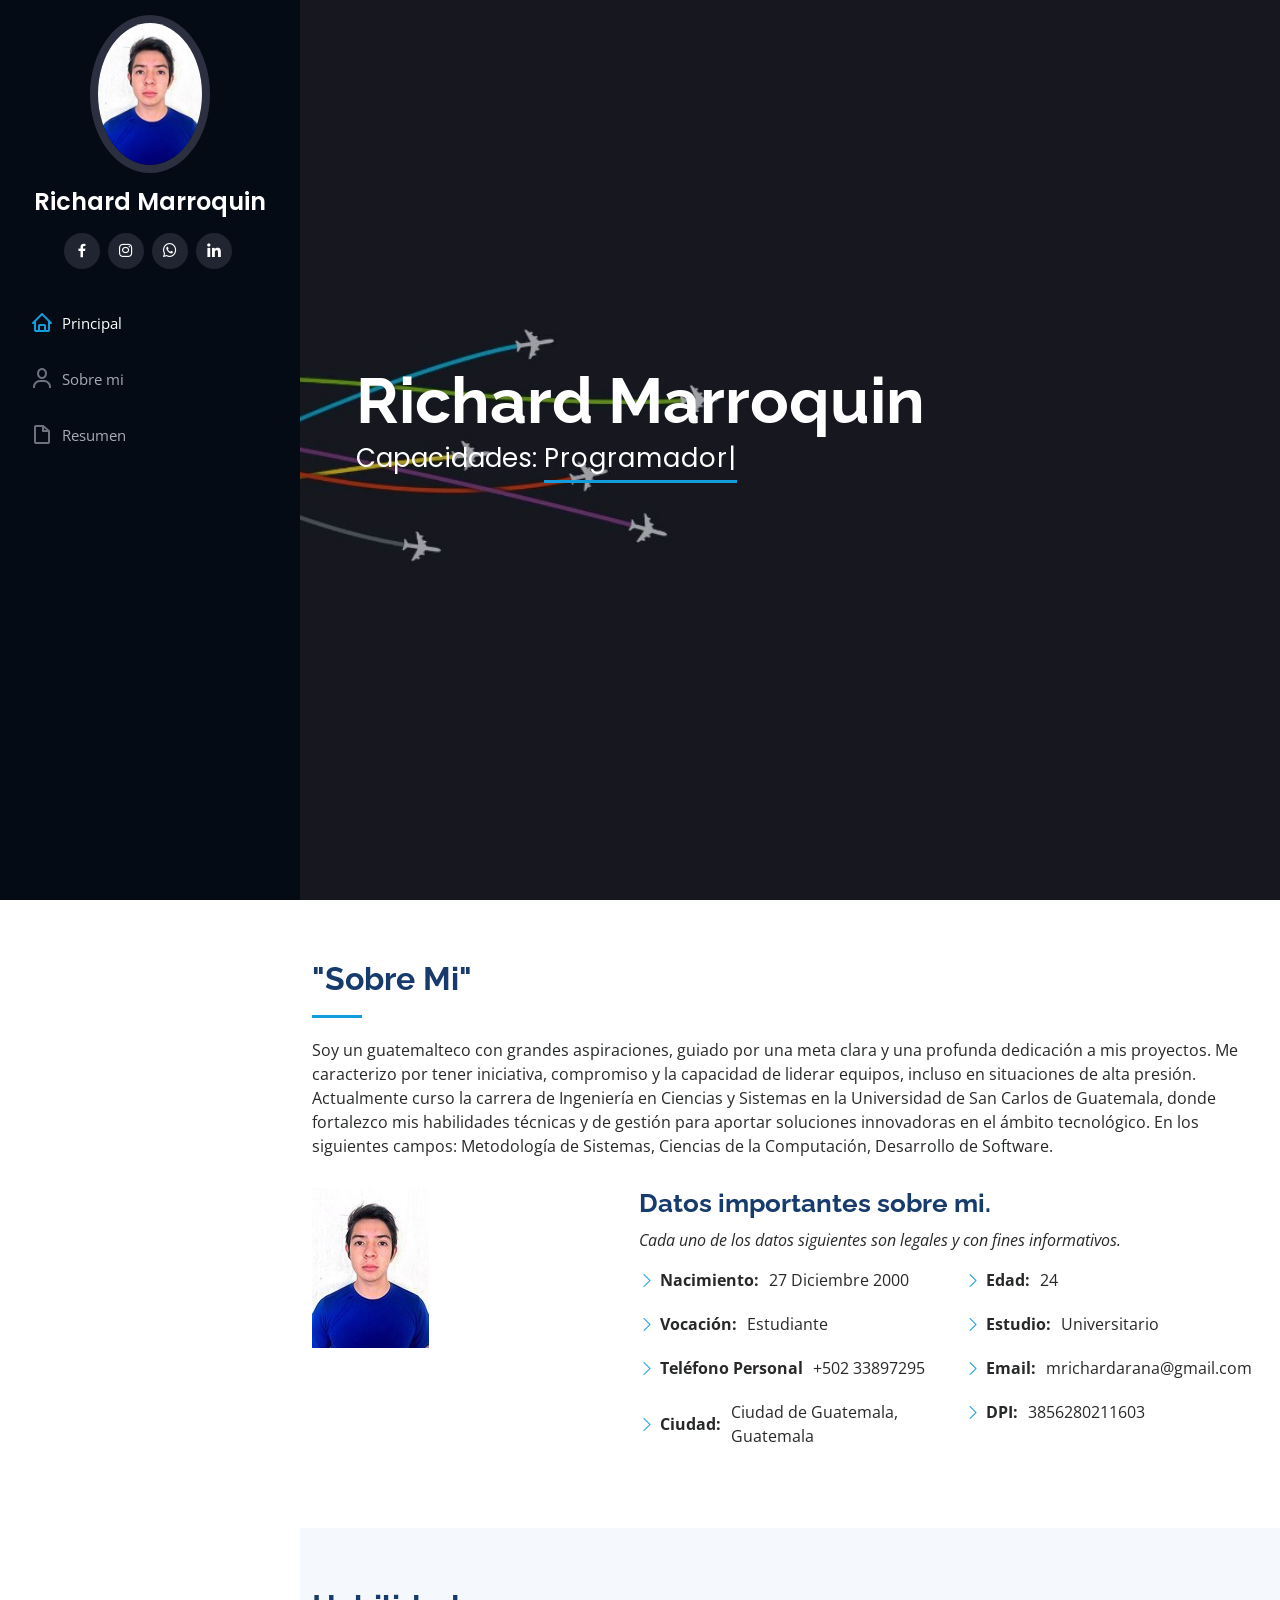
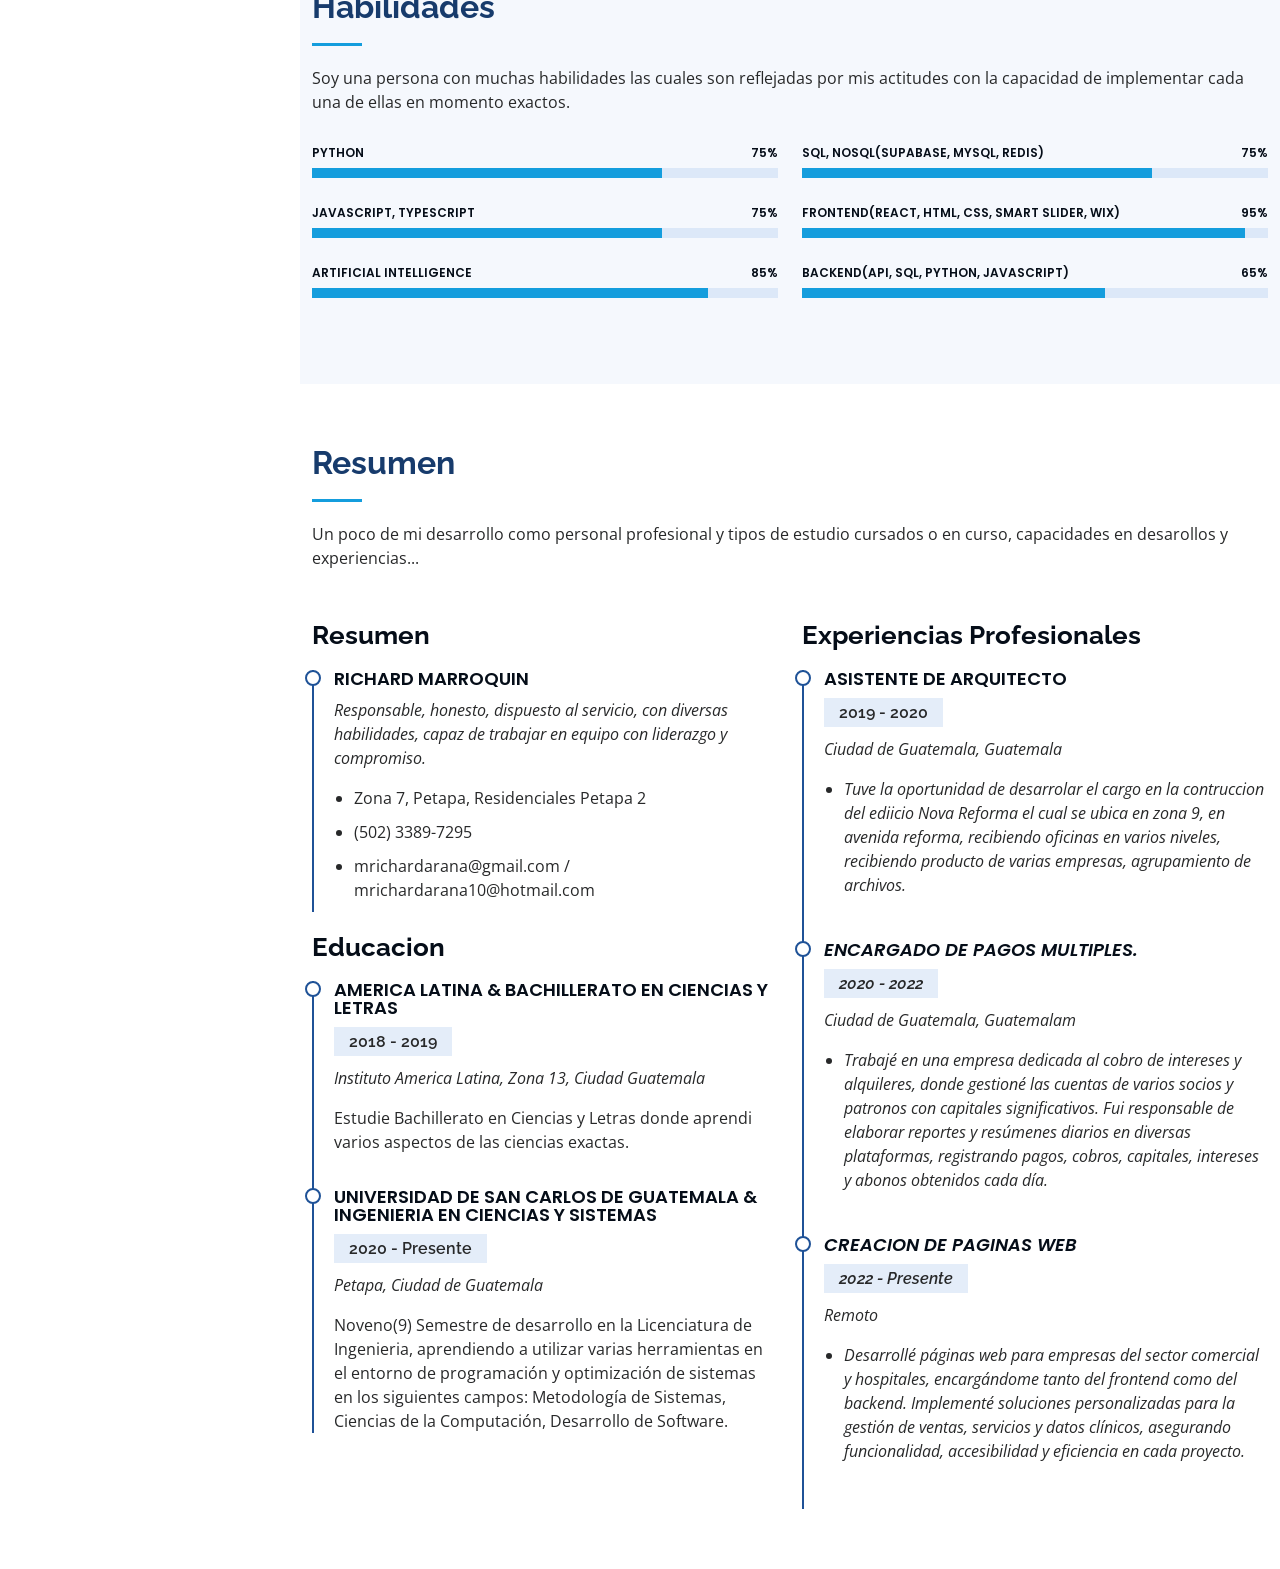
==== commit e63eeb88: "[FIX]Grammar" ====
--- a/CV_RM/MRICHARDA-principal/CVRICHARD.html
+++ b/CV_RM/MRICHARDA-principal/CVRICHARD.html
@@ -187,7 +187,7 @@
 
         <div class="section-title">
           <h2>Resumen</h2>
-          <p>Un poco de mi desarrollo como peronal profesional y tipos de estudio cursados o en curso, capacidades en desarollos y experiencias... </p>
+          <p>Un poco de mi desarrollo como personal profesional y tipos de estudio cursados o en curso, capacidades en desarollos y experiencias... </p>
         </div>
 
         <div class="row">
@@ -208,7 +208,7 @@
               <h4>America Latina &amp; Bachillerato en Ciencias y Letras</h4>
               <h5>2018 - 2019</h5>
               <p><em>Instituto America Latina, Zona 13, Ciudad Guatemala</em></p>
-              <p>Estudie bachillerato en ciencias y letras donde aprendi varios aspectos de las ciencias exactas.</p>
+              <p>Estudie Bachillerato en Ciencias y Letras donde aprendi varios aspectos de las ciencias exactas.</p>
             </div>
             <div class="resume-item">
               <h4>Universidad de San Carlos de Guatemala &amp; Ingenieria en Ciencias y Sistemas</h4>
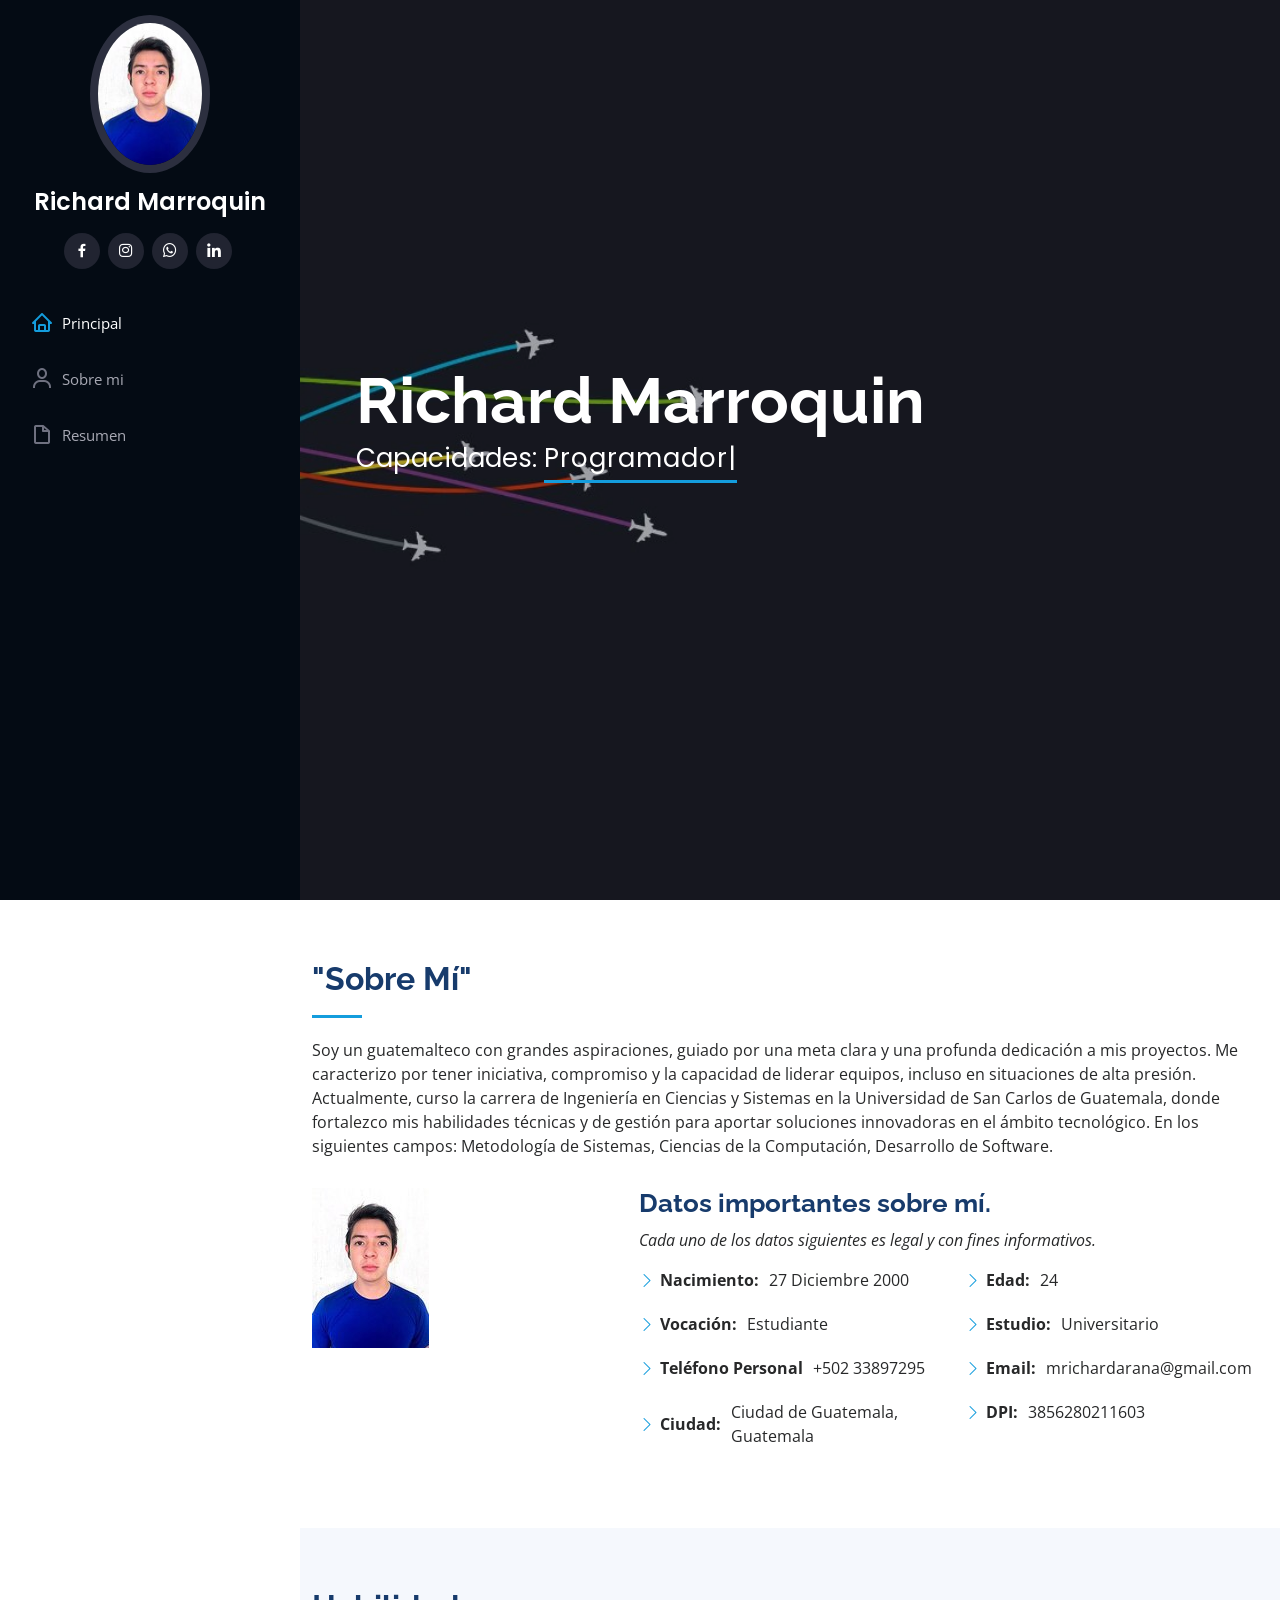
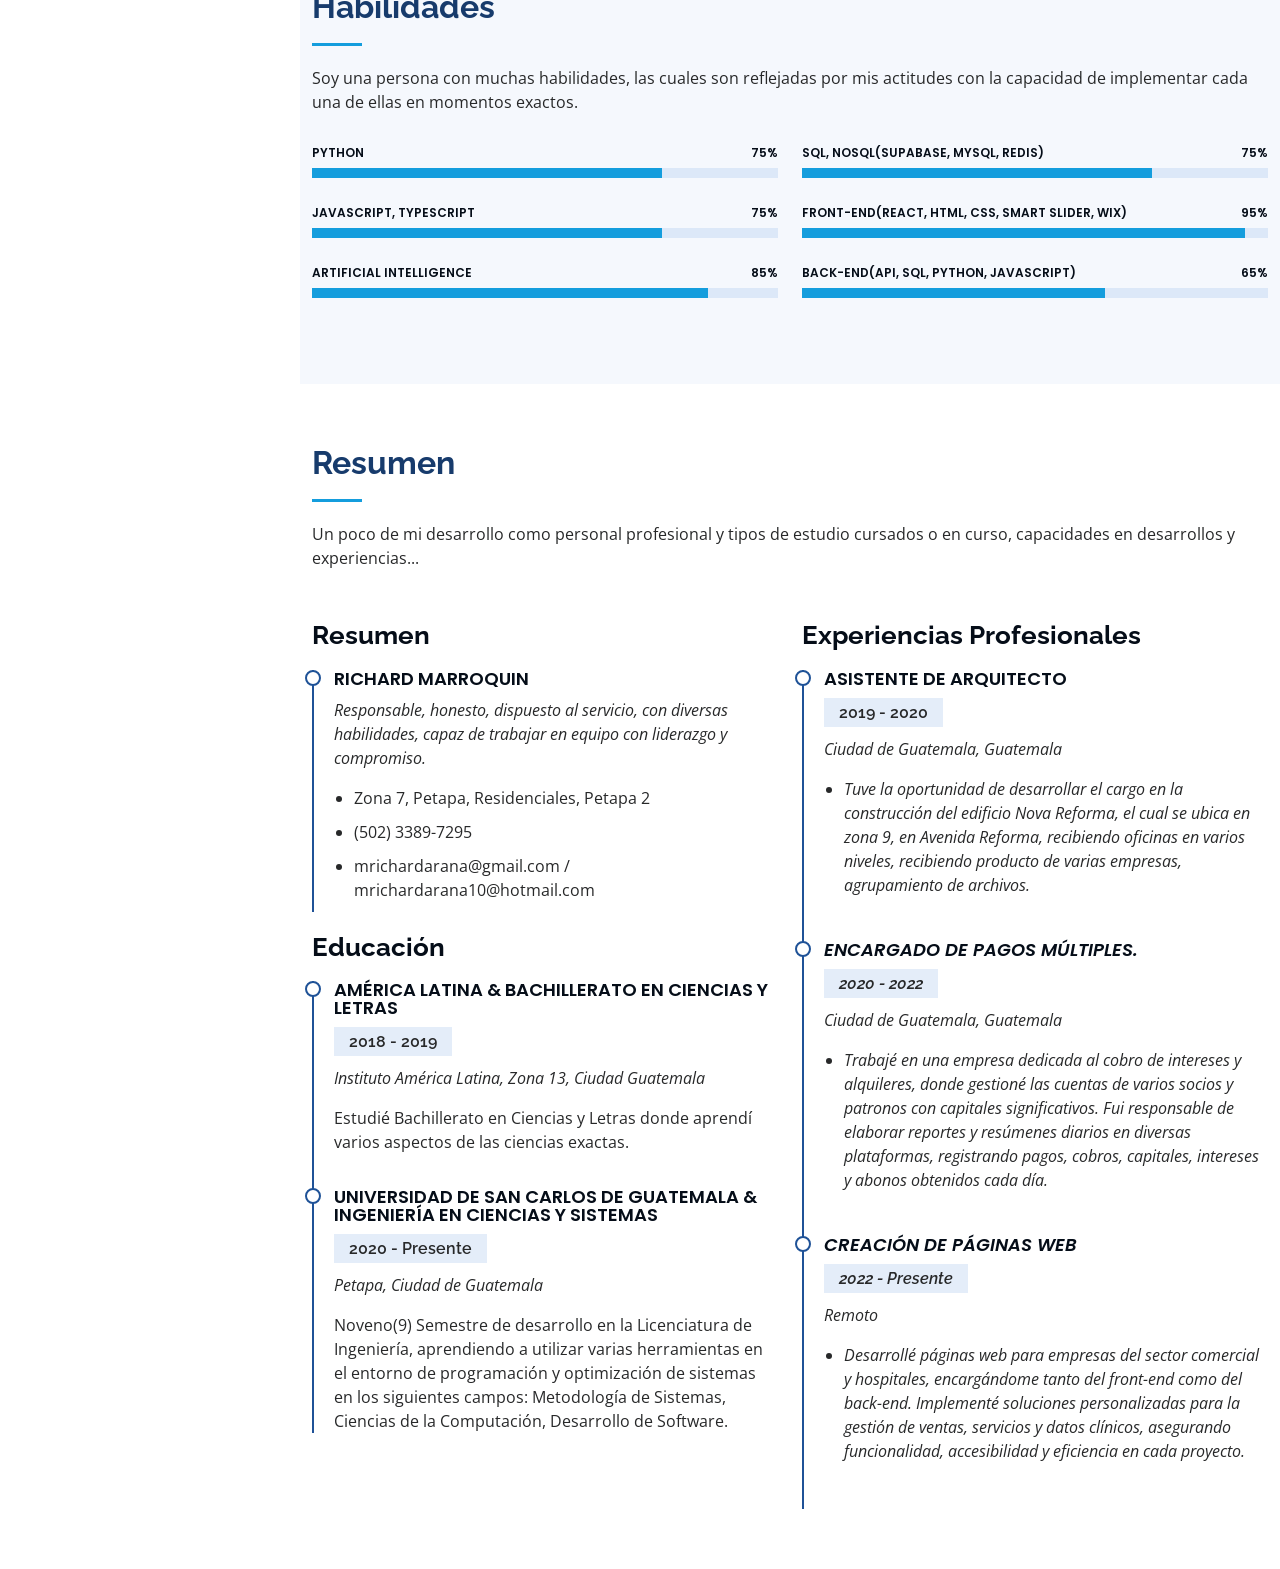
==== commit 463f932d: "[FIX]Grammar" ====
--- a/CV_RM/MRICHARDA-principal/CVRICHARD.html
+++ b/CV_RM/MRICHARDA-principal/CVRICHARD.html
@@ -75,8 +75,8 @@
       <div class="container">
 
         <div class="section-title">
-          <h2>"Sobre Mi"</h2>
-          <p>Soy un guatemalteco con grandes aspiraciones, guiado por una meta clara y una profunda dedicación a mis proyectos. Me caracterizo por tener iniciativa, compromiso y la capacidad de liderar equipos, incluso en situaciones de alta presión. Actualmente curso la carrera de Ingeniería en Ciencias y Sistemas en la Universidad de San Carlos de Guatemala, donde fortalezco mis habilidades técnicas y de gestión para aportar soluciones innovadoras en el ámbito tecnológico. En los siguientes campos: Metodología de Sistemas, Ciencias de la Computación, Desarrollo de Software.</p>
+          <h2>"Sobre Mí"</h2>
+          <p>Soy un guatemalteco con grandes aspiraciones, guiado por una meta clara y una profunda dedicación a mis proyectos. Me caracterizo por tener iniciativa, compromiso y la capacidad de liderar equipos, incluso en situaciones de alta presión.  Actualmente,  curso la carrera de Ingeniería en Ciencias y Sistemas en la Universidad de San Carlos de Guatemala, donde fortalezco mis habilidades técnicas y de gestión para aportar soluciones innovadoras en el ámbito tecnológico. En los siguientes campos: Metodología de Sistemas, Ciencias de la Computación, Desarrollo de Software.</p>
         </div>
 
         <div class="row">
@@ -84,9 +84,9 @@
             <img src="assets/img/profile-img.jpg" class="img-fluid" alt="">
           </div>
           <div class="col-lg-8 pt-4 pt-lg-0 content" data-aos="fade-left">
-            <h3>Datos importantes sobre mi.</h3>
+            <h3>Datos importantes sobre mí.</h3>
             <p class="fst-italic">
-              Cada uno de los datos siguientes son legales y con fines informativos.
+              Cada uno de los datos siguientes es legal y con fines informativos.
             </p>
             <div class="row">
               <div class="col-lg-6">
@@ -121,7 +121,7 @@
 
         <div class="section-title">
           <h2>Habilidades</h2>
-          <p>Soy una persona con muchas habilidades las cuales son reflejadas por mis actitudes con la capacidad de implementar cada una de ellas en momento exactos.</p>
+          <p>Soy una persona con muchas habilidades, las cuales son reflejadas por mis actitudes con la capacidad de implementar cada una de ellas en momentos exactos.</p>
         </div>
 
         <div class="row skills-content">
@@ -136,7 +136,7 @@
             </div>
 
             <div class="progress">
-              <span class="skill">javascript, typescript<i class="val">75%</i></span>
+              <span class="skill">Javascript, Typescript<i class="val">75%</i></span>
               <div class="progress-bar-wrap">
                 <div class="progress-bar" role="progressbar" aria-valuenow="75" aria-valuemin="0" aria-valuemax="100"></div>
               </div>
@@ -161,14 +161,14 @@
             </div>
 
             <div class="progress">
-              <span class="skill">Frontend(React, HTML, CSS, Smart Slider, Wix) <i class="val">95%</i></span>
+              <span class="skill">Front-end(React, HTML, CSS, Smart Slider, Wix) <i class="val">95%</i></span>
               <div class="progress-bar-wrap">
                 <div class="progress-bar" role="progressbar" aria-valuenow="95" aria-valuemin="0" aria-valuemax="100"></div>
               </div>
             </div>
 
             <div class="progress">
-              <span class="skill">Backend(API, SQL, Python, Javascript) <i class="val">65%</i></span>
+              <span class="skill">Back-end(API, SQL, Python, Javascript) <i class="val">65%</i></span>
               <div class="progress-bar-wrap">
                 <div class="progress-bar" role="progressbar" aria-valuenow="65" aria-valuemin="0" aria-valuemax="100"></div>
               </div>
@@ -187,7 +187,7 @@
 
         <div class="section-title">
           <h2>Resumen</h2>
-          <p>Un poco de mi desarrollo como personal profesional y tipos de estudio cursados o en curso, capacidades en desarollos y experiencias... </p>
+          <p>Un poco de mi desarrollo como personal profesional y tipos de estudio cursados o en curso, capacidades en desarrollos y experiencias... </p>
         </div>
 
         <div class="row">
@@ -197,24 +197,24 @@
               <h4>Richard Marroquin</h4>
               <p><em>Responsable, honesto, dispuesto al servicio, con diversas habilidades, capaz de trabajar en equipo con liderazgo y compromiso.</em></p>
               <ul>
-                <li>Zona 7, Petapa, Residenciales Petapa 2</li>
+                <li>Zona 7, Petapa, Residenciales, Petapa 2</li>
                 <li>(502) 3389-7295</li>
                 <li>mrichardarana@gmail.com  /  mrichardarana10@hotmail.com</li>
               </ul>
             </div>
 
-            <h3 class="resume-title">Educacion</h3>
-            <div class="resume-item">
-              <h4>America Latina &amp; Bachillerato en Ciencias y Letras</h4>
+            <h3 class="resume-title">Educación</h3>
+            <div class="resume-item">
+              <h4>América Latina &amp; Bachillerato en Ciencias y Letras</h4>
               <h5>2018 - 2019</h5>
-              <p><em>Instituto America Latina, Zona 13, Ciudad Guatemala</em></p>
-              <p>Estudie Bachillerato en Ciencias y Letras donde aprendi varios aspectos de las ciencias exactas.</p>
-            </div>
-            <div class="resume-item">
-              <h4>Universidad de San Carlos de Guatemala &amp; Ingenieria en Ciencias y Sistemas</h4>
+              <p><em>Instituto América Latina, Zona 13, Ciudad Guatemala</em></p>
+              <p>Estudié Bachillerato en Ciencias y Letras donde aprendí  varios aspectos de las ciencias exactas.</p>
+            </div>
+            <div class="resume-item">
+              <h4>Universidad de San Carlos de Guatemala &amp; Ingeniería en Ciencias y Sistemas</h4>
               <h5>2020 - Presente</h5>
               <p><em>Petapa, Ciudad de Guatemala</em></p>
-              <p>Noveno(9) Semestre de desarrollo en la Licenciatura de Ingenieria, aprendiendo a utilizar varias herramientas en el entorno de programación y optimización de sistemas en los siguientes campos: Metodología de Sistemas, Ciencias de la Computación, Desarrollo de Software.</p>
+              <p>Noveno(9) Semestre de desarrollo en la Licenciatura de Ingeniería, aprendiendo a utilizar varias herramientas en el entorno de programación y optimización de sistemas en los siguientes campos: Metodología de Sistemas, Ciencias de la Computación, Desarrollo de Software.</p>
             </div>
           </div>
           <div class="col-lg-6" data-aos="fade-up" data-aos-delay="100">
@@ -224,23 +224,23 @@
               <h5>2019 - 2020</h5>
               <p><em>Ciudad de Guatemala, Guatemala</p>
               <ul>
-                <li>Tuve la oportunidad de desarrolar el cargo en la contruccion del ediicio Nova Reforma el cual se ubica en zona 9, en avenida  reforma, recibiendo oficinas en varios niveles, recibiendo producto de varias empresas, agrupamiento de archivos.</li>
-                </ul>
-            </div>
-            <div class="resume-item">
-              <h4>Encargado de Pagos Multiples.</h4>
+                <li>Tuve la oportunidad de desarrollar  el cargo en la construcción  del edificio Nova Reforma, el cual se ubica en zona 9, en Avenida Reforma, recibiendo oficinas en varios niveles, recibiendo producto de varias empresas, agrupamiento de archivos.</li>
+                </ul>
+            </div>
+            <div class="resume-item">
+              <h4>Encargado de pagos múltiples.</h4>
               <h5>2020 - 2022 </h5>
-              <p><em>Ciudad de Guatemala, Guatemalam</em></p>
+              <p><em>Ciudad de Guatemala, Guatemala</em></p>
               <ul>
                 <li>Trabajé en una empresa dedicada al cobro de intereses y alquileres, donde gestioné las cuentas de varios socios y patronos con capitales significativos. Fui responsable de elaborar reportes y resúmenes diarios en diversas plataformas, registrando pagos, cobros, capitales, intereses y abonos obtenidos cada día.</li>
               </ul>
             </div>
             <div class="resume-item">
-              <h4>Creacion de Paginas Web</h4>
+              <h4>Creación de Páginas  Web</h4>
               <h5>2022 - Presente</h5>
               <p><em>Remoto</p>
               <ul>
-                <li>Desarrollé páginas web para empresas del sector comercial y hospitales, encargándome tanto del frontend como del backend. Implementé soluciones personalizadas para la gestión de ventas, servicios y datos clínicos, asegurando funcionalidad, accesibilidad y eficiencia en cada proyecto.</li>
+                <li>Desarrollé páginas web para empresas del sector comercial y hospitales, encargándome tanto del front-end como del back-end. Implementé soluciones personalizadas para la gestión de ventas, servicios y datos clínicos, asegurando funcionalidad, accesibilidad y eficiencia en cada proyecto.</li>
                 </ul>
           </div>
         </div>
